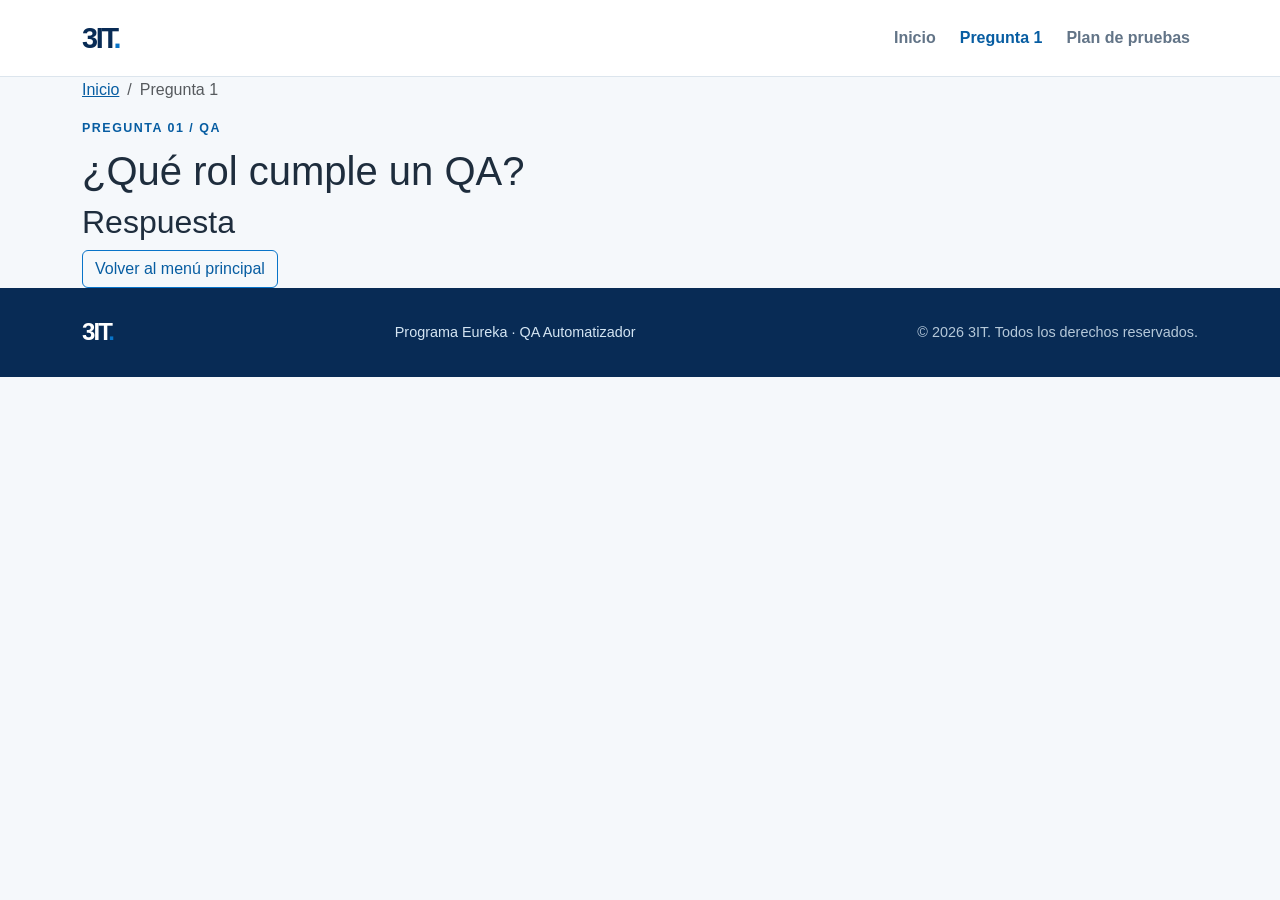
==== pages/pregunta1.html @ 5c685cea "Add QA exercise website Co-authored-by: Copilot <223556219+Copilot@users.noreply.github.com>" ====
<!doctype html>
<html lang="es">
<head>
  <meta charset="utf-8">
  <meta name="viewport" content="width=device-width, initial-scale=1">
  <meta name="description" content="Pregunta 1 del programa Eureka de QA Automatizador.">
  <title>Rol de QA | Programa Eureka | 3IT</title>
  <link href="https://cdn.jsdelivr.net/npm/bootstrap@5.3.3/dist/css/bootstrap.min.css" rel="stylesheet">
  <link rel="stylesheet" href="../css/styles.css">
  <link rel="stylesheet" href="../css/pregunta1.css">
  <script src="../js/main.js" defer></script>
  <script src="../js/pregunta1.js" defer></script>
</head>
<body>
  <header class="site-header">
    <nav class="navbar navbar-expand-lg" aria-label="Navegación principal">
      <div class="container">
        <a class="navbar-brand brand-mark" href="../index.html" aria-label="3IT, ir al inicio">3IT<span class="brand-period">.</span></a>
        <button class="navbar-toggler" type="button" data-bs-toggle="collapse" data-bs-target="#mainNavigation" aria-controls="mainNavigation" aria-expanded="false" aria-label="Abrir navegación">
          <span class="navbar-toggler-icon"></span>
        </button>
        <div class="collapse navbar-collapse" id="mainNavigation">
          <ul class="navbar-nav ms-auto">
            <li class="nav-item"><a class="nav-link" href="../index.html">Inicio</a></li>
            <li class="nav-item"><a class="nav-link active" aria-current="page" href="pregunta1.html">Pregunta 1</a></li>
            <li class="nav-item"><a class="nav-link" href="../index.html#plan-de-pruebas">Plan de pruebas</a></li>
          </ul>
        </div>
      </div>
    </nav>
  </header>
  <main class="question-main">
    <div class="container question-container">
      <nav aria-label="Breadcrumb">
        <ol class="breadcrumb">
          <li class="breadcrumb-item"><a href="../index.html">Inicio</a></li>
          <li class="breadcrumb-item active" aria-current="page">Pregunta 1</li>
        </ol>
      </nav>
      <article class="question-page" data-question-page="1">
        <p class="eyebrow">Pregunta 01 <span aria-hidden="true">/</span> QA</p>
        <h1>¿Qué rol cumple un QA?</h1>
        <section class="answer-panel" aria-labelledby="answer-heading">
          <div class="answer-panel-heading">
            <span class="answer-indicator" aria-hidden="true"></span>
            <h2 id="answer-heading">Respuesta</h2>
          </div>
          <div class="answer-content" data-answer-content></div>
        </section>
      </article>
      <a class="btn btn-outline-primary back-button" href="../index.html">Volver al menú principal</a>
    </div>
  </main>
  <footer class="site-footer">
    <div class="container footer-content">
      <a class="footer-brand" href="../index.html">3IT<span class="brand-period">.</span></a>
      <p>Programa Eureka <span aria-hidden="true">·</span> QA Automatizador</p>
      <p class="footer-copyright">© <span data-current-year></span> 3IT. Todos los derechos reservados.</p>
    </div>
  </footer>
  <script src="https://cdn.jsdelivr.net/npm/bootstrap@5.3.3/dist/js/bootstrap.bundle.min.js" defer></script>
</body>
</html>
---- css/styles.css ----
:root {
  --color-navy: #082b55;
  --color-blue: #0874c9;
  --color-blue-dark: #075da2;
  --color-sky: #e8f4fc;
  --color-text: #1e2d3d;
  --color-muted: #627487;
  --color-border: #dce5ed;
  --color-surface: #ffffff;
  --color-page: #f5f8fb;
  --font-body: "Segoe UI", Arial, sans-serif;
}

html {
  scroll-behavior: smooth;
}

body {
  min-height: 100vh;
  display: flex;
  flex-direction: column;
  background: var(--color-page);
  color: var(--color-text);
  font-family: var(--font-body);
  line-height: 1.6;
}

a {
  color: var(--color-blue-dark);
}

a:focus-visible,
button:focus-visible {
  outline: 3px solid #78c6f4;
  outline-offset: 3px;
}

.site-header {
  position: relative;
  z-index: 2;
  background: var(--color-surface);
  border-bottom: 1px solid var(--color-border);
}

.site-header .navbar {
  min-height: 76px;
}

.brand-mark,
.footer-brand {
  color: var(--color-navy);
  font-size: 1.8rem;
  font-weight: 800;
  letter-spacing: -0.08em;
}

.brand-mark:hover,
.footer-brand:hover {
  color: var(--color-blue);
}

.brand-period {
  color: var(--color-blue);
}

.navbar-nav {
  gap: 0.5rem;
}

.navbar-nav .nav-link {
  padding: 0.55rem 0.85rem;
  color: var(--color-muted);
  font-weight: 600;
}

.navbar-nav .nav-link:hover,
.navbar-nav .nav-link.active {
  color: var(--color-blue-dark);
}

.hero-section {
  position: relative;
  overflow: hidden;
  padding: clamp(4.5rem, 9vw, 7.5rem) 0;
  background: linear-gradient(115deg, var(--color-navy), #0b4f88);
  color: var(--color-surface);
}

.hero-content {
  position: relative;
  z-index: 1;
}

.hero-section .eyebrow {
  color: #b9ddf7;
}

.hero-section h1 {
  max-width: 760px;
  margin: 0 0 1rem;
  font-size: clamp(2.5rem, 6vw, 4.5rem);
  font-weight: 750;
  letter-spacing: -0.045em;
}

.hero-description {
  max-width: 620px;
  margin: 0 0 2rem;
  color: #d4e5f3;
  font-size: 1.15rem;
}

.hero-button {
  padding: 0.75rem 1.2rem;
  color: var(--color-navy);
  font-weight: 700;
}

.hero-button:hover {
  background: var(--color-sky);
  color: var(--color-navy);
}

.hero-accent {
  position: absolute;
  top: -11rem;
  right: 8%;
  width: 34rem;
  height: 34rem;
  border: 1px solid rgb(255 255 255 / 16%);
  border-radius: 50%;
  box-shadow: 0 0 0 4rem rgb(255 255 255 / 4%), 0 0 0 8rem rgb(255 255 255 / 3%);
}

.content-section {
  flex: 1;
  padding: clamp(3.5rem, 7vw, 6rem) 0;
}

.content-container {
  max-width: 940px;
}

.section-heading {
  margin-bottom: 2rem;
}

.eyebrow {
  margin: 0 0 0.55rem;
  color: var(--color-blue-dark);
  font-size: 0.78rem;
  font-weight: 800;
  letter-spacing: 0.12em;
  text-transform: uppercase;
}

.section-heading h2 {
  margin: 0 0 0.6rem;
  color: var(--color-navy);
  font-size: clamp(1.8rem, 4vw, 2.4rem);
  font-weight: 750;
  letter-spacing: -0.035em;
}

.section-heading > p:last-child {
  margin: 0;
  color: var(--color-muted);
}

.question-accordion {
  overflow: hidden;
  border: 1px solid var(--color-border);
  border-radius: 0.9rem;
  background: var(--color-surface);
  box-shadow: 0 18px 45px rgb(8 43 85 / 7%);
}

.question-accordion .accordion-item {
  border: 0;
  border-bottom: 1px solid var(--color-border);
}

.question-accordion .accordion-item:last-child {
  border-bottom: 0;
}

.question-accordion .accordion-button {
  gap: 1rem;
  padding: 1.2rem 1.4rem;
  color: var(--color-navy);
  font-weight: 700;
  box-shadow: none;
}

.question-accordion .accordion-button:not(.collapsed) {
  background: var(--color-sky);
  color: var(--color-navy);
}

.question-accordion .accordion-button::after {
  flex: 0 0 auto;
}

.question-number {
  display: inline-grid;
  width: 2.35rem;
  height: 2.35rem;
  flex: 0 0 2.35rem;
  place-items: center;
  border-radius: 50%;
  background: var(--color-sky);
  color: var(--color-blue-dark);
  font-size: 0.78rem;
  font-weight: 800;
}

.accordion-button:not(.collapsed) .question-number {
  background: var(--color-blue);
  color: var(--color-surface);
}

.question-title {
  flex: 1;
}

.question-accordion .accordion-body {
  padding: 0.1rem 1.4rem 1.35rem 4.75rem;
  color: var(--color-muted);
}

.question-accordion .accordion-body p {
  margin-bottom: 1rem;
}

.btn-primary {
  border-color: var(--color-blue);
  background: var(--color-blue);
}

.btn-primary:hover {
  border-color: var(--color-blue-dark);
  background: var(--color-blue-dark);
}

.btn-outline-primary {
  border-color: var(--color-blue);
  color: var(--color-blue-dark);
}

.btn-outline-primary:hover {
  border-color: var(--color-blue);
  background: var(--color-blue);
}

.plan-accordion-item {
  background: #f8fbfd;
}

.plan-number {
  font-size: 1rem;
}

.site-footer {
  padding: 1.6rem 0;
  background: var(--color-navy);
  color: #d4e5f3;
}

.footer-content {
  display: flex;
  align-items: center;
  justify-content: space-between;
  gap: 1rem 2rem;
}

.footer-brand {
  color: var(--color-surface);
  font-size: 1.5rem;
  text-decoration: none;
}

.footer-content p {
  margin: 0;
  font-size: 0.9rem;
}

.footer-copyright {
  color: #b5c8d9;
}

@media (max-width: 767.98px) {
  .hero-accent {
    right: -15rem;
  }

  .question-accordion .accordion-button {
    gap: 0.75rem;
    padding: 1rem;
    font-size: 0.96rem;
  }

  .question-accordion .accordion-body {
    padding: 0 1rem 1.2rem 4.1rem;
  }

  .footer-content {
    align-items: flex-start;
    flex-direction: column;
    gap: 0.45rem;
  }
}

@media (prefers-reduced-motion: reduce) {
  html {
    scroll-behavior: auto;
  }
}
---- css/pregunta1.css ----
.question-page[data-question-page="1"] .eyebrow {
  color: var(--color-blue-dark);
}
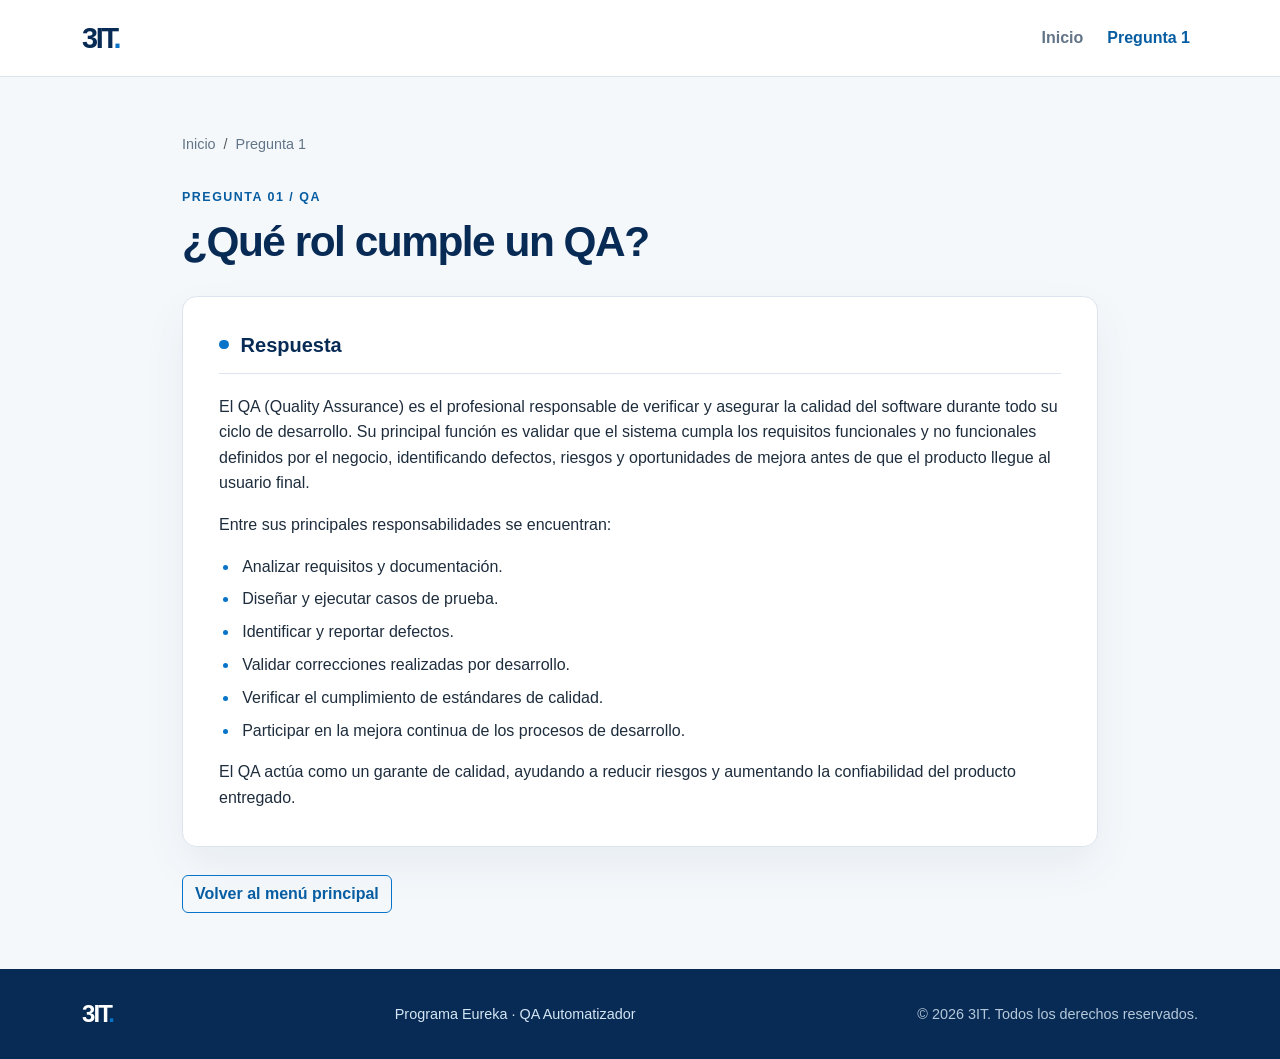
==== commit d782a569: "Add answers and test plan workbook Co-authored-by: Copilot <223556219+Copilot@users.noreply.github.c" ====
--- a/pages/pregunta1.html
+++ b/pages/pregunta1.html
@@ -23,7 +23,6 @@
           <ul class="navbar-nav ms-auto">
             <li class="nav-item"><a class="nav-link" href="../index.html">Inicio</a></li>
             <li class="nav-item"><a class="nav-link active" aria-current="page" href="pregunta1.html">Pregunta 1</a></li>
-            <li class="nav-item"><a class="nav-link" href="../index.html#plan-de-pruebas">Plan de pruebas</a></li>
           </ul>
         </div>
       </div>
@@ -45,7 +44,19 @@
             <span class="answer-indicator" aria-hidden="true"></span>
             <h2 id="answer-heading">Respuesta</h2>
           </div>
-          <div class="answer-content" data-answer-content></div>
+          <div class="answer-content" data-answer-content>
+            <p>El QA (Quality Assurance) es el profesional responsable de verificar y asegurar la calidad del software durante todo su ciclo de desarrollo. Su principal función es validar que el sistema cumpla los requisitos funcionales y no funcionales definidos por el negocio, identificando defectos, riesgos y oportunidades de mejora antes de que el producto llegue al usuario final.</p>
+            <p>Entre sus principales responsabilidades se encuentran:</p>
+            <ul>
+              <li>Analizar requisitos y documentación.</li>
+              <li>Diseñar y ejecutar casos de prueba.</li>
+              <li>Identificar y reportar defectos.</li>
+              <li>Validar correcciones realizadas por desarrollo.</li>
+              <li>Verificar el cumplimiento de estándares de calidad.</li>
+              <li>Participar en la mejora continua de los procesos de desarrollo.</li>
+            </ul>
+            <p>El QA actúa como un garante de calidad, ayudando a reducir riesgos y aumentando la confiabilidad del producto entregado.</p>
+          </div>
         </section>
       </article>
       <a class="btn btn-outline-primary back-button" href="../index.html">Volver al menú principal</a>
--- a/css/styles.css
+++ b/css/styles.css
@@ -260,6 +260,103 @@
   font-size: 1rem;
 }
 
+.question-main {
+  flex: 1;
+  padding: clamp(2rem, 5vw, 3.5rem) 0;
+}
+
+.question-container {
+  max-width: 940px;
+}
+
+.question-container .breadcrumb {
+  margin-bottom: 2rem;
+}
+
+.question-container .breadcrumb-item,
+.question-container .breadcrumb-item a {
+  color: var(--color-muted);
+  font-size: 0.9rem;
+  text-decoration: none;
+}
+
+.question-container .breadcrumb-item a:hover {
+  color: var(--color-blue-dark);
+}
+
+.question-page {
+  margin-bottom: 1.75rem;
+}
+
+.question-page h1 {
+  margin: 0 0 1.75rem;
+  color: var(--color-navy);
+  font-size: clamp(1.8rem, 4vw, 2.65rem);
+  font-weight: 750;
+  letter-spacing: -0.035em;
+  line-height: 1.2;
+}
+
+.answer-panel {
+  padding: clamp(1.25rem, 4vw, 2.25rem);
+  border: 1px solid var(--color-border);
+  border-radius: 0.9rem;
+  background: var(--color-surface);
+  box-shadow: 0 18px 45px rgb(8 43 85 / 6%);
+}
+
+.answer-panel-heading {
+  display: flex;
+  align-items: center;
+  gap: 0.75rem;
+  margin-bottom: 1.25rem;
+  padding-bottom: 1rem;
+  border-bottom: 1px solid var(--color-border);
+}
+
+.answer-panel-heading h2 {
+  margin: 0;
+  color: var(--color-navy);
+  font-size: 1.25rem;
+  font-weight: 700;
+}
+
+.answer-indicator {
+  width: 0.6rem;
+  height: 0.6rem;
+  border-radius: 50%;
+  background: var(--color-blue);
+}
+
+.answer-content p:last-child,
+.answer-content ul:last-child {
+  margin-bottom: 0;
+}
+
+.answer-content h3 {
+  margin: 1.5rem 0 0.65rem;
+  color: var(--color-navy);
+  font-size: 1.1rem;
+  font-weight: 700;
+}
+
+.answer-content ul {
+  padding-left: 1.25rem;
+}
+
+.answer-content li {
+  margin-bottom: 0.45rem;
+  padding-left: 0.2rem;
+}
+
+.answer-content li::marker {
+  color: var(--color-blue);
+}
+
+.back-button {
+  font-weight: 600;
+}
+
 .site-footer {
   padding: 1.6rem 0;
   background: var(--color-navy);
